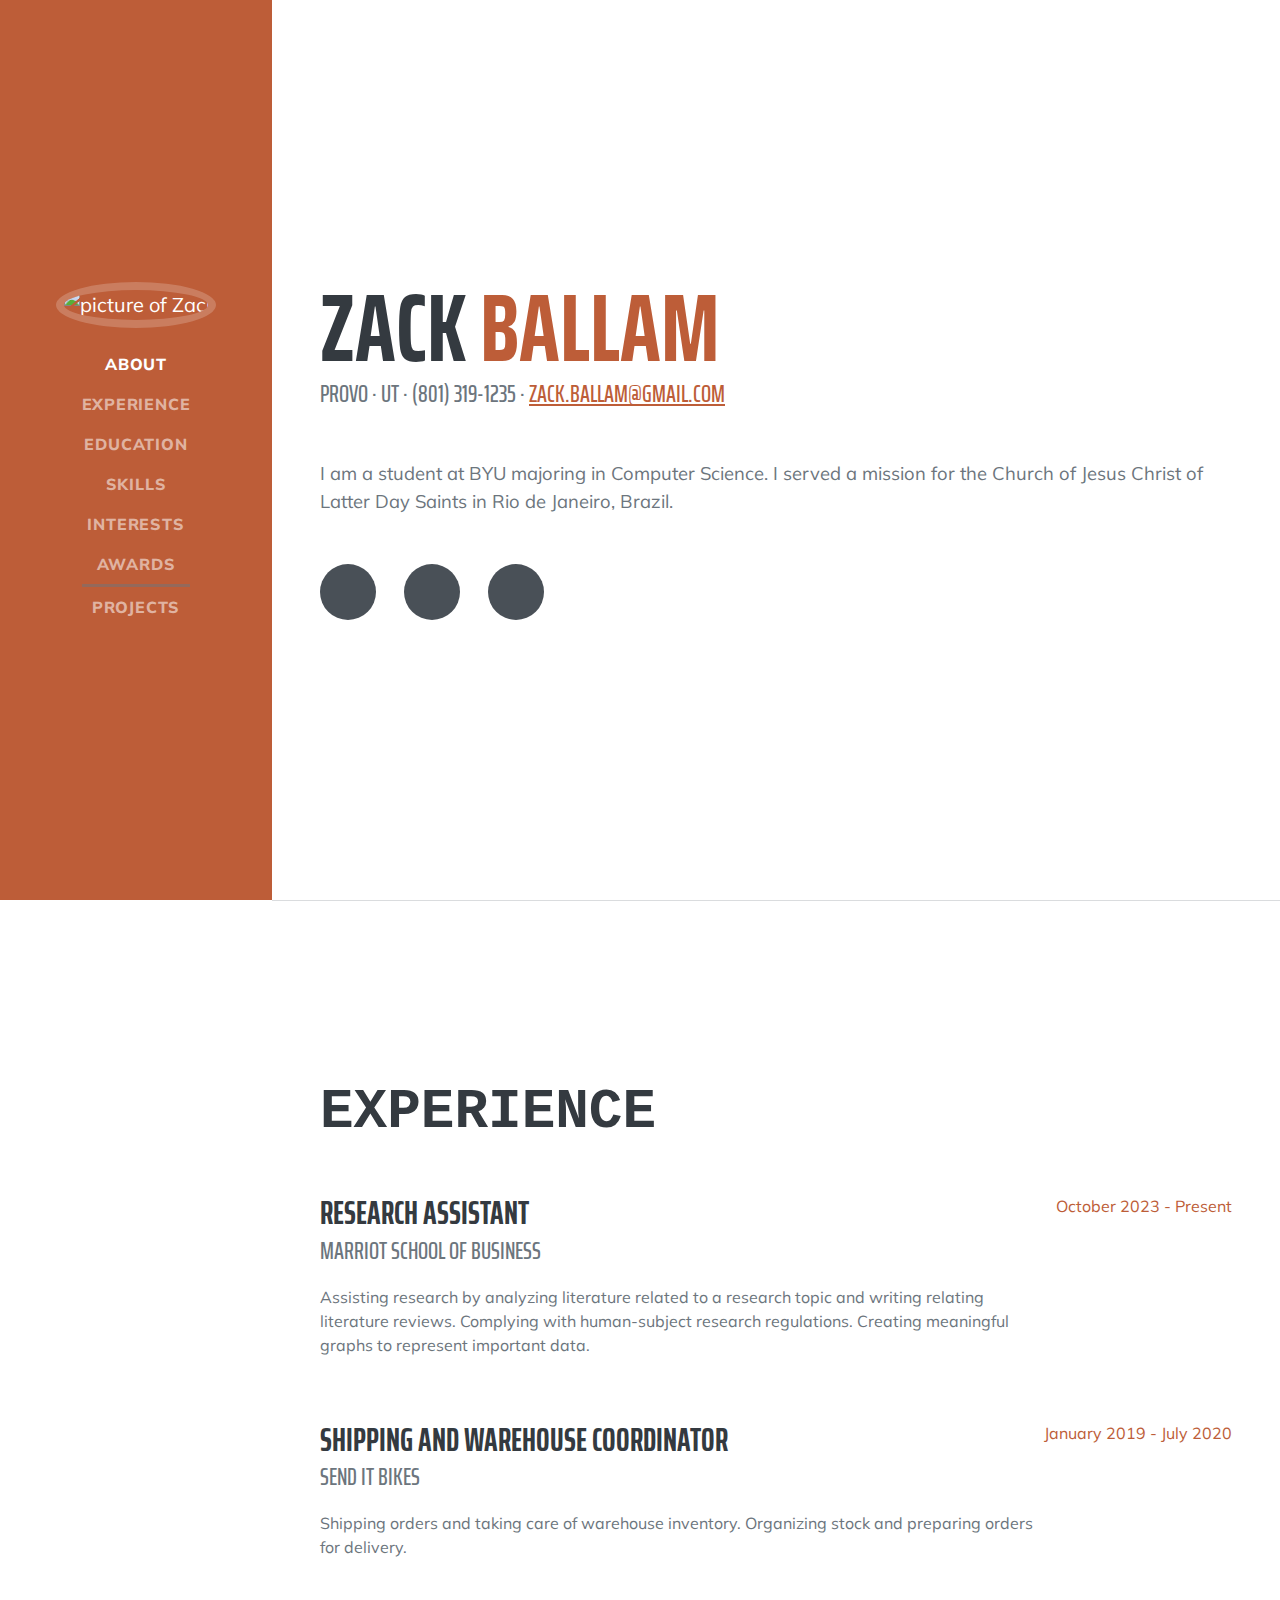
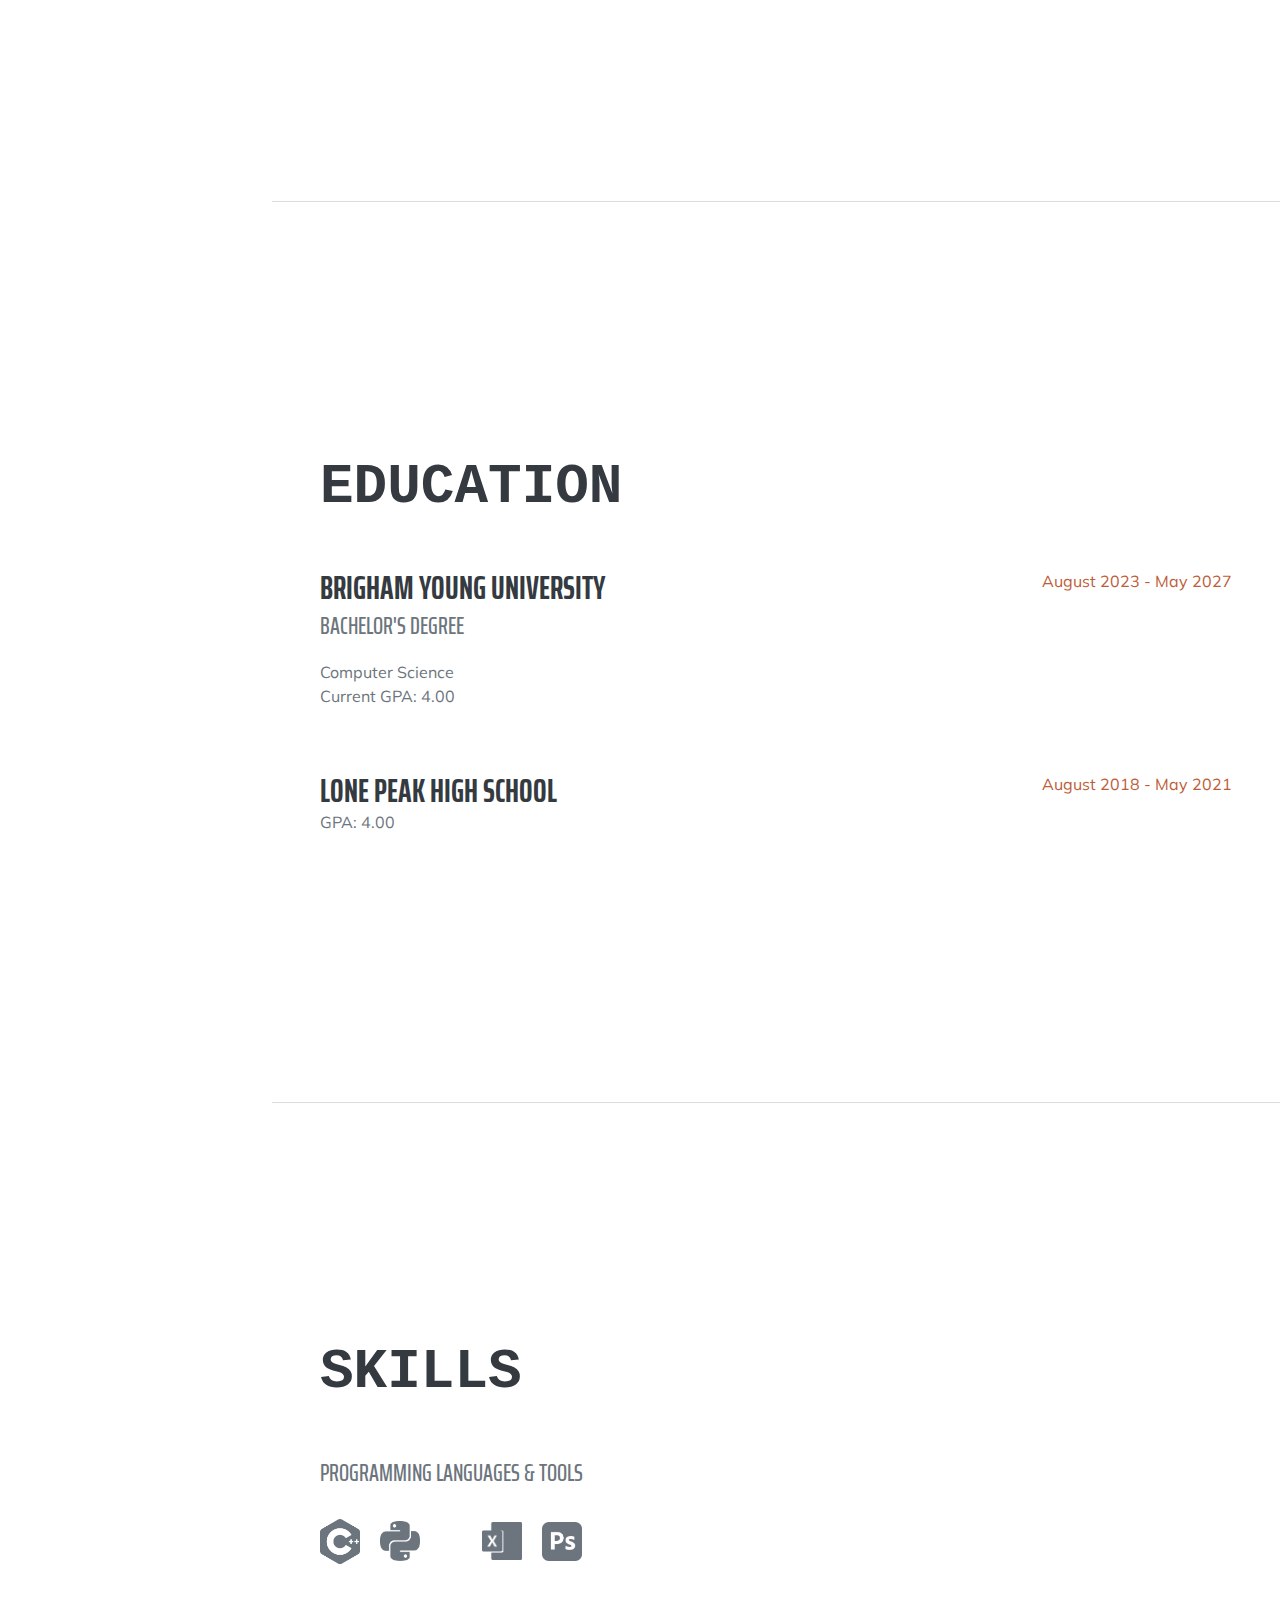
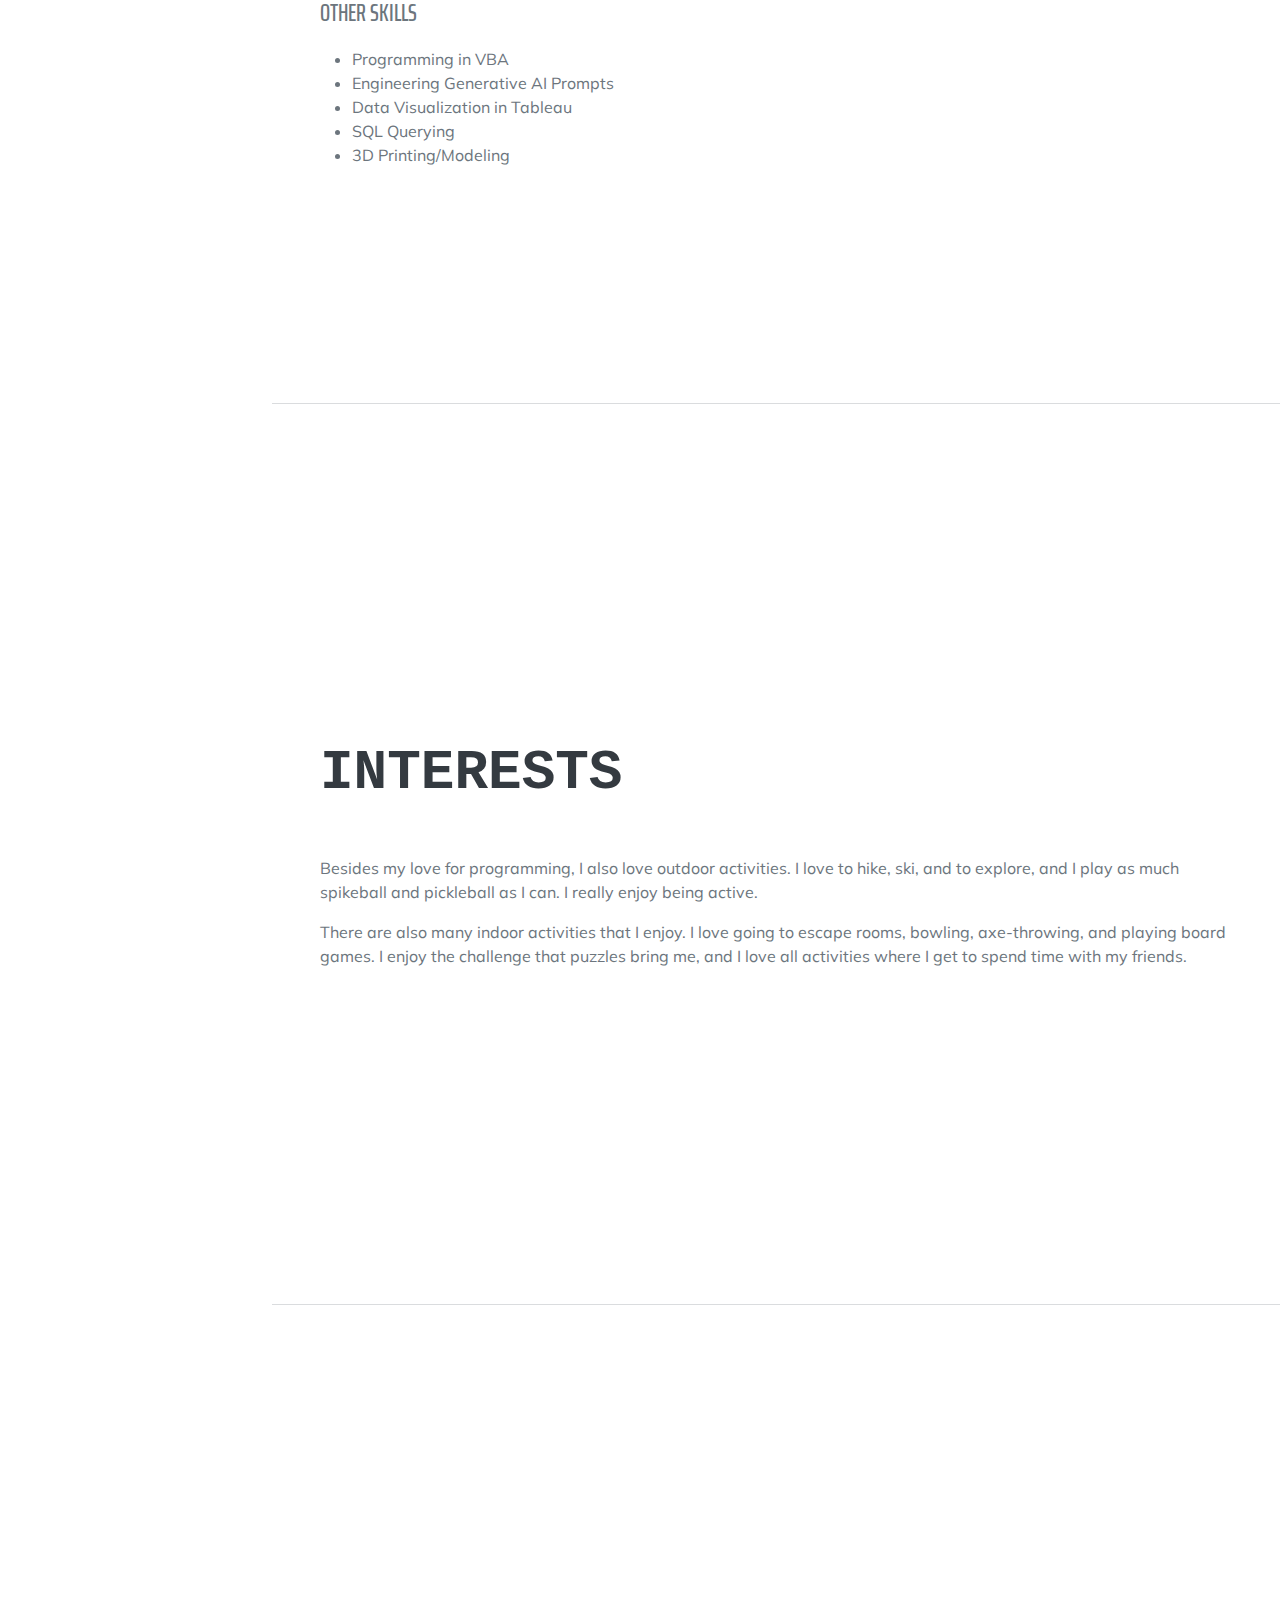
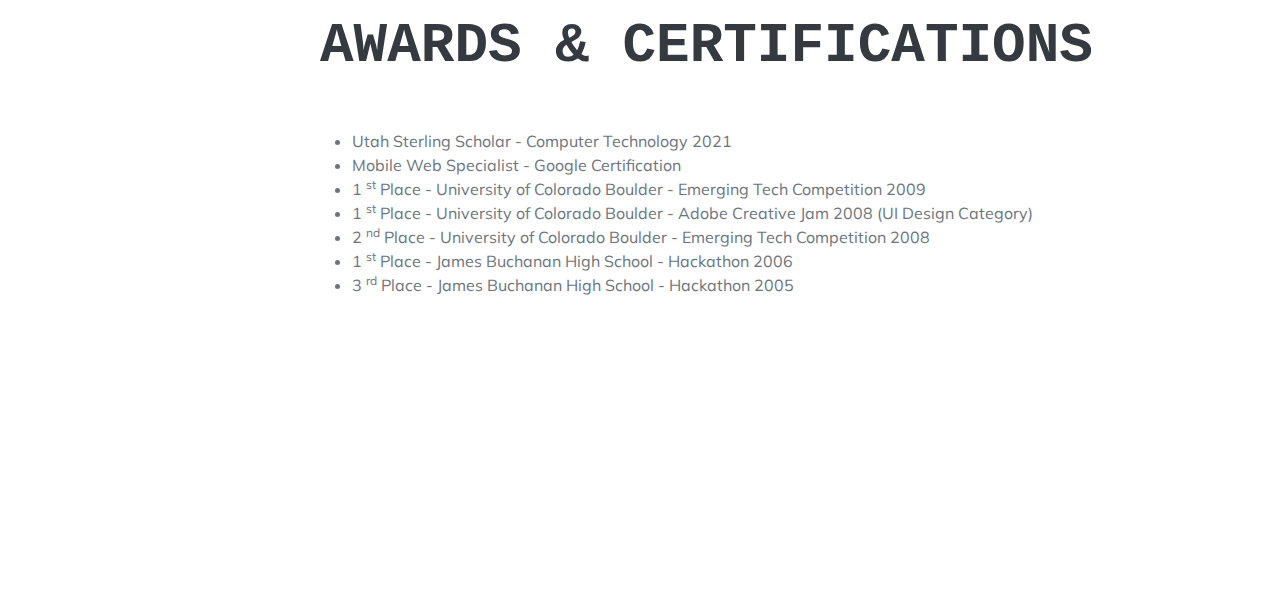
==== index.html @ a711a2e6 "Add files via upload" ====
<!DOCTYPE html>
<html lang="en">
    <head>
        <meta charset="utf-8" />
        <meta name="viewport" content="width=device-width, initial-scale=1, shrink-to-fit=no" />
        <meta name="description" content="" />
        <meta name="author" content="" />
        <title>Zack Ballam</title>
        <link rel="icon" type="image/x-icon" href="assets/img/favicon.ico" />
        <!-- Font Awesome icons (free version)-->
        <script src="https://use.fontawesome.com/releases/v6.3.0/js/all.js" crossorigin="anonymous"></script>
        <!-- Google fonts-->
        <link href="https://fonts.googleapis.com/css?family=Saira+Extra+Condensed:500,700" rel="stylesheet" type="text/css" />
        <link href="https://fonts.googleapis.com/css?family=Muli:400,400i,800,800i" rel="stylesheet" type="text/css" />
        <!-- Core theme CSS (includes Bootstrap)-->
        <link href="css/styles.css" rel="stylesheet" />
        <link rel="stylesheet" href="css/mystyles.css">
    </head>
    <body id="page-top">
        <!-- Navigation-->
        <nav class="navbar navbar-expand-lg navbar-dark bg-primary fixed-top" id="sideNav">
            <a class="navbar-brand js-scroll-trigger" href="#page-top">
                <span class="d-block d-lg-none">Zack Ballam</span>
                <span class="d-none d-lg-block"><img class="img-fluid img-profile rounded-circle mx-auto mb-2" src="assets/img/profile.jpg" alt="picture of Zack Ballam" /></span>
            </a>
            <button class="navbar-toggler" type="button" data-bs-toggle="collapse" data-bs-target="#navbarResponsive" aria-controls="navbarResponsive" aria-expanded="false" aria-label="Toggle navigation"><span class="navbar-toggler-icon"></span></button>
            <div class="collapse navbar-collapse" id="navbarResponsive">
                <ul class="navbar-nav">
                    <li class="nav-item"><a class="nav-link js-scroll-trigger" href="#about">About</a></li>
                    <li class="nav-item"><a class="nav-link js-scroll-trigger" href="#experience">Experience</a></li>
                    <li class="nav-item"><a class="nav-link js-scroll-trigger" href="#education">Education</a></li>
                    <li class="nav-item"><a class="nav-link js-scroll-trigger" href="#skills">Skills</a></li>
                    <li class="nav-item"><a class="nav-link js-scroll-trigger" href="#interests">Interests</a></li>
                    <li class="nav-item"><a class="nav-link js-scroll-trigger" href="#awards">Awards</a></li>
                    <center>
                        <hr class="m-0 hrEDITED" />
                    </center>
                    <li class="nav-item"><a class="nav-link js-scroll-trigger" href="html/projects.html">Projects</a></li>
                </ul>
            </div>
        </nav>
        <!-- Page Content-->
        <div class="container-fluid p-0">
            <!-- About-->
            <section class="resume-section" id="about">
                <div class="resume-section-content">
                    <h1 class="mb-0">
                        Zack
                        <span class="text-primary">Ballam</span>
                    </h1>
                    <div class="subheading mb-5">
                        PROVO · UT · (801) 319-1235 ·
                        <a href="mailto:Zack.Ballam@gmail.com">Zack.Ballam@gmail.com</a>
                    </div>
                    <p class="lead mb-5">I am a student at BYU majoring in Computer Science. I served a mission for the Church of Jesus Christ of Latter Day Saints in Rio de Janeiro, Brazil.</p>
                    <div class="social-icons">
                        <a class="social-icon" href="https://www.linkedin.com/in/zack-ballam-86b94a294/" target="_blank"><i class="fab fa-linkedin-in"></i></a>
                        <a class="social-icon" href="https://www.instagram.com/zackballam/" target="_blank"><i class="fab fa-instagram"></i></a>
                        <a class="social-icon" href="https://www.facebook.com/profile.php?id=100071128612708&sk=wall&notif_id=1702290495622436&notif_t=wall&ref=notif" target="_blank"><i class="fab fa-facebook-f"></i></a>
                    </div>
                </div>
            </section>
            <hr class="m-0" />
            <!-- Experience-->
            <section class="resume-section" id="experience">
                <div class="resume-section-content">
                    <h2 class="mb-5">Experience</h2>
                    <div class="d-flex flex-column flex-md-row justify-content-between mb-5">
                        <div class="flex-grow-1">
                            <h3 class="mb-0">Research Assistant</h3>
                            <div class="subheading mb-3">Marriot School of Business</div>
                            <p>Assisting research by analyzing literature related to a research topic and writing relating literature reviews. Complying with human-subject research regulations. Creating meaningful graphs to represent important data.</p>
                        </div>
                        <div class="flex-shrink-0"><span class="text-primary">October 2023 - Present</span></div>
                    </div>
                    <div class="d-flex flex-column flex-md-row justify-content-between mb-5">
                        <div class="flex-grow-1">
                            <h3 class="mb-0">Shipping and Warehouse Coordinator</h3>
                            <div class="subheading mb-3">Send It Bikes</div>
                            <p>Shipping orders and taking care of warehouse inventory. Organizing stock and preparing orders for delivery.</p>
                        </div>
                        <div class="flex-shrink-0"><span class="text-primary">January 2019 - July 2020</span></div>
                    </div>
                </div>
            </section>
            <hr class="m-0" />
            <!-- Education-->
            <section class="resume-section" id="education">
                <div class="resume-section-content">
                    <h2 class="mb-5">Education</h2>
                    <div class="d-flex flex-column flex-md-row justify-content-between mb-5">
                        <div class="flex-grow-1">
                            <h3 class="mb-0">Brigham Young University</h3>
                            <div class="subheading mb-3">Bachelor's Degree</div>
                            <div>Computer Science</div>
                            <p>Current GPA: 4.00</p>
                        </div>
                        <div class="flex-shrink-0"><span class="text-primary">August 2023 - May 2027</span></div>
                    </div>
                    <div class="d-flex flex-column flex-md-row justify-content-between">
                        <div class="flex-grow-1">
                            <h3 class="mb-0">Lone Peak High School</h3>
                            <p>GPA: 4.00</p>
                        </div>
                        <div class="flex-shrink-0"><span class="text-primary">August 2018 - May 2021</span></div>
                    </div>
                </div>
            </section>
            <hr class="m-0" />
            <!-- Skills-->
            <section class="resume-section" id="skills">
                <div class="resume-section-content">
                    <h2 class="mb-5">Skills</h2>
                    <div class="subheading mb-3">Programming Languages & Tools</div>
                    <ul class="list-inline dev-icons">
                        <img class="list-img" src="assets/img/cpplogo.png" alt="c plus plus logo">
                        <img class="list-img" src="assets/img/pythonlogo.png" alt="python logo">
                        <li class="list-inline-item"><i class="fab fa-html5"></i></li>
                        <li class="list-inline-item"><i class="fab fa-css3-alt"></i></li>
                        <img class="list-img" src="assets/img/MicrosoftExcelLogo.png" alt="excel logo">
                        <img class="list-img" src="assets/img/AdobePhotoshopIcon.png" alt="photoshop logo">
                    </ul>
                    <div class="subheading mb-3">Other Skills</div>
                    <ul class="fa-ul mb-0">
                        <li>
                            <span class="fa-li"><i class="fas fa-check"></i></span>
                            Programming in VBA
                        </li>
                        <li>
                            <span class="fa-li"><i class="fas fa-check"></i></span>
                            Engineering Generative AI Prompts

                        </li>
                        <li>
                            <span class="fa-li"><i class="fas fa-check"></i></span>
                            Data Visualization in Tableau
                        </li>
                        <li>
                            <span class="fa-li"><i class="fas fa-check"></i></span>
                            SQL Querying
                        </li>
                        <li>
                            <span class="fa-li"><i class="fas fa-check"></i></span>
                            3D Printing/Modeling
                        </li>
                    </ul>
                </div>
            </section>
            <hr class="m-0" />
            <!-- Interests-->
            <section class="resume-section" id="interests">
                <div class="resume-section-content">
                    <h2 class="mb-5">Interests</h2>
                    <p>Besides my love for programming, I also love outdoor activities. I love to hike, ski, and to explore, and I play as much spikeball and pickleball as I can. I really enjoy being active.</p>
                    <p class="mb-0">There are also many indoor activities that I enjoy. I love going to escape rooms, bowling, axe-throwing, and playing board games. I enjoy the challenge that puzzles bring me, and I love all activities where I get to spend time with my friends.</p>
                </div>
            </section>
            <hr class="m-0" />
            <!-- Awards-->
            <section class="resume-section" id="awards">
                <div class="resume-section-content">
                    <h2 class="mb-5">Awards & Certifications</h2>
                    <ul class="fa-ul mb-0">
                        <li>
                            <span class="fa-li"><i class="fas fa-trophy text-warning"></i></span>
                            Utah Sterling Scholar - Computer Technology 2021
                        </li>
                        <li>
                            <span class="fa-li"><i class="fas fa-trophy text-warning"></i></span>
                            Mobile Web Specialist - Google Certification
                        </li>
                        <li>
                            <span class="fa-li"><i class="fas fa-trophy text-warning"></i></span>
                            1
                            <sup>st</sup>
                            Place - University of Colorado Boulder - Emerging Tech Competition 2009
                        </li>
                        <li>
                            <span class="fa-li"><i class="fas fa-trophy text-warning"></i></span>
                            1
                            <sup>st</sup>
                            Place - University of Colorado Boulder - Adobe Creative Jam 2008 (UI Design Category)
                        </li>
                        <li>
                            <span class="fa-li"><i class="fas fa-trophy text-warning"></i></span>
                            2
                            <sup>nd</sup>
                            Place - University of Colorado Boulder - Emerging Tech Competition 2008
                        </li>
                        <li>
                            <span class="fa-li"><i class="fas fa-trophy text-warning"></i></span>
                            1
                            <sup>st</sup>
                            Place - James Buchanan High School - Hackathon 2006
                        </li>
                        <li>
                            <span class="fa-li"><i class="fas fa-trophy text-warning"></i></span>
                            3
                            <sup>rd</sup>
                            Place - James Buchanan High School - Hackathon 2005
                        </li>
                    </ul>
                </div>
            </section>
        </div>
        <!-- Bootstrap core JS-->
        <script src="https://cdn.jsdelivr.net/npm/bootstrap@5.2.3/dist/js/bootstrap.bundle.min.js"></script>
        <!-- Core theme JS-->
        <script src="js/scripts.js"></script>
    </body>
</html>
---- css/mystyles.css ----
h2{
    font-family: 'Courier New', Courier, monospace;
}
.darkcolor{
    background-color: navy !important;
}
.list-img{
    margin-bottom: 15px;
    margin-right: 7px;
    width: 40px;
}

.hrEDITED {
    margin: 1rem 0;
    color: inherit;
    border: 0;
    border-top: 3px solid;
    opacity: 0.50;
    width: 40%;
  }
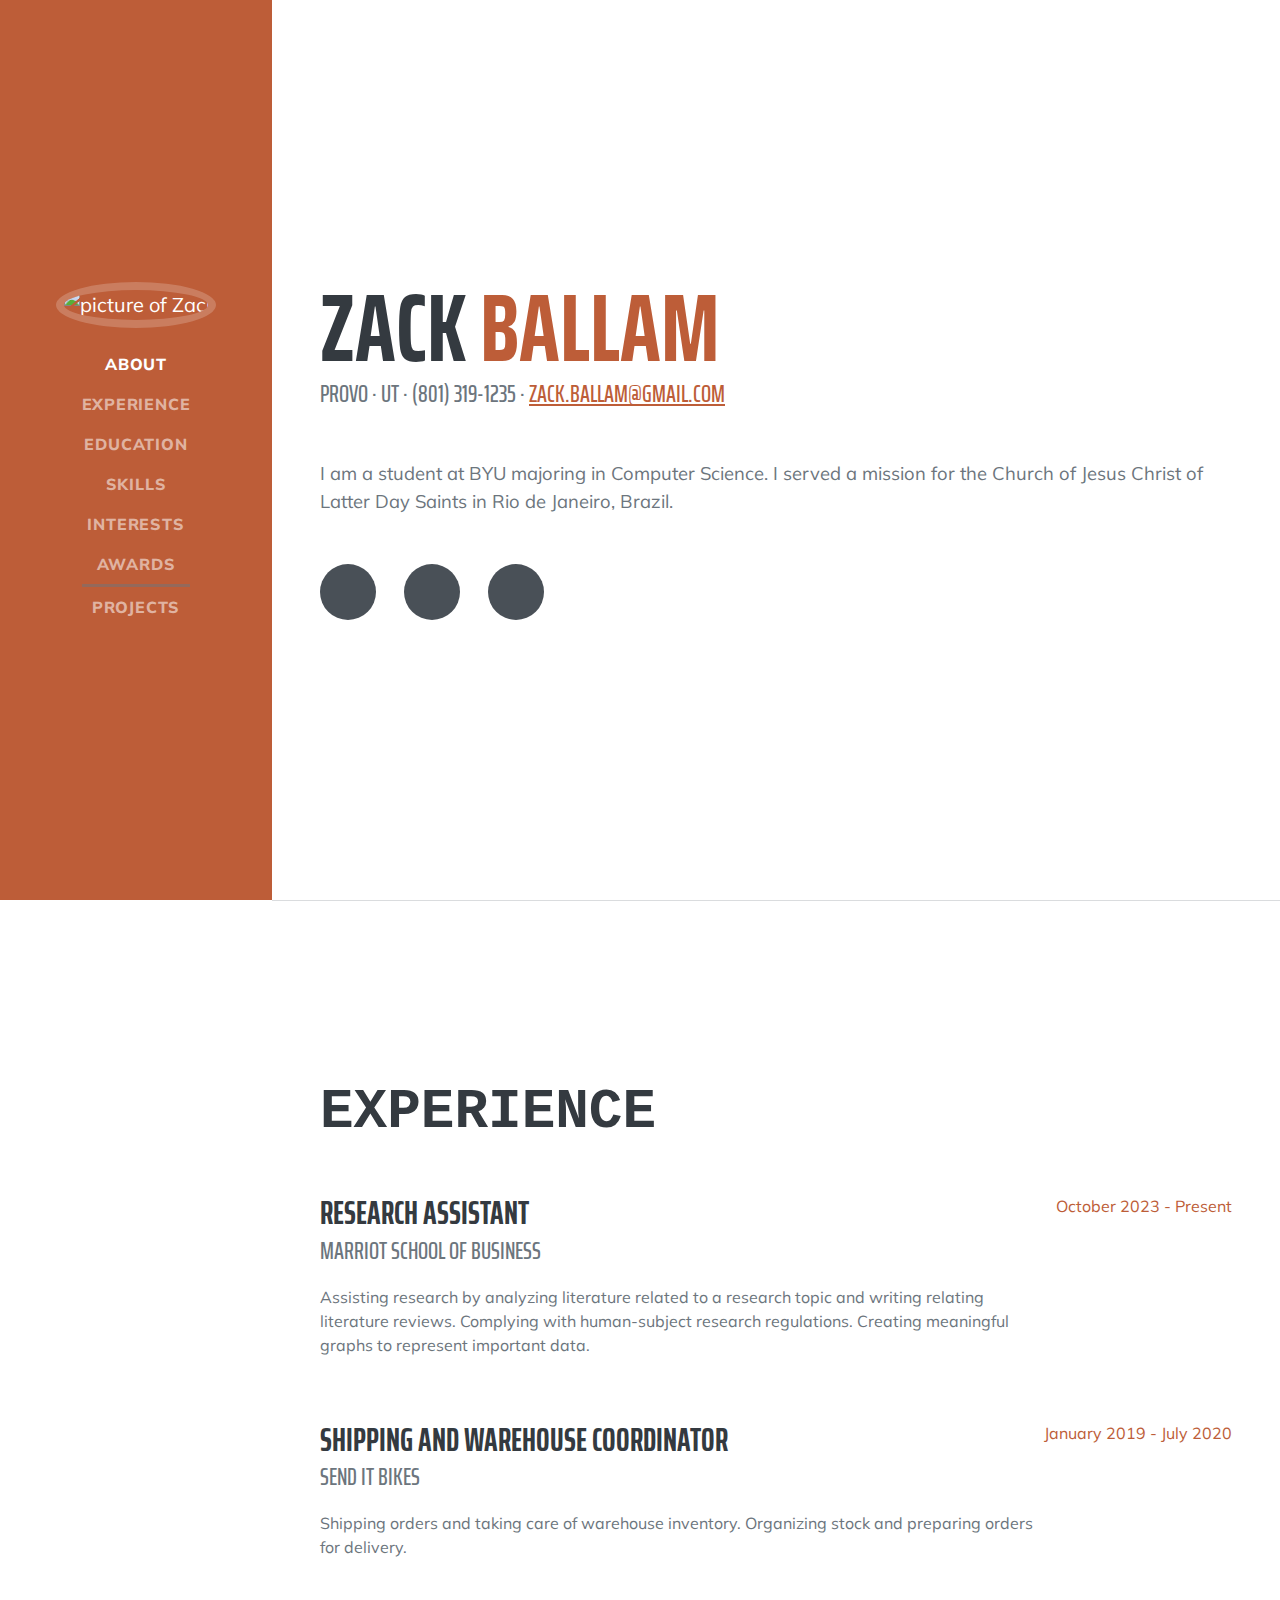
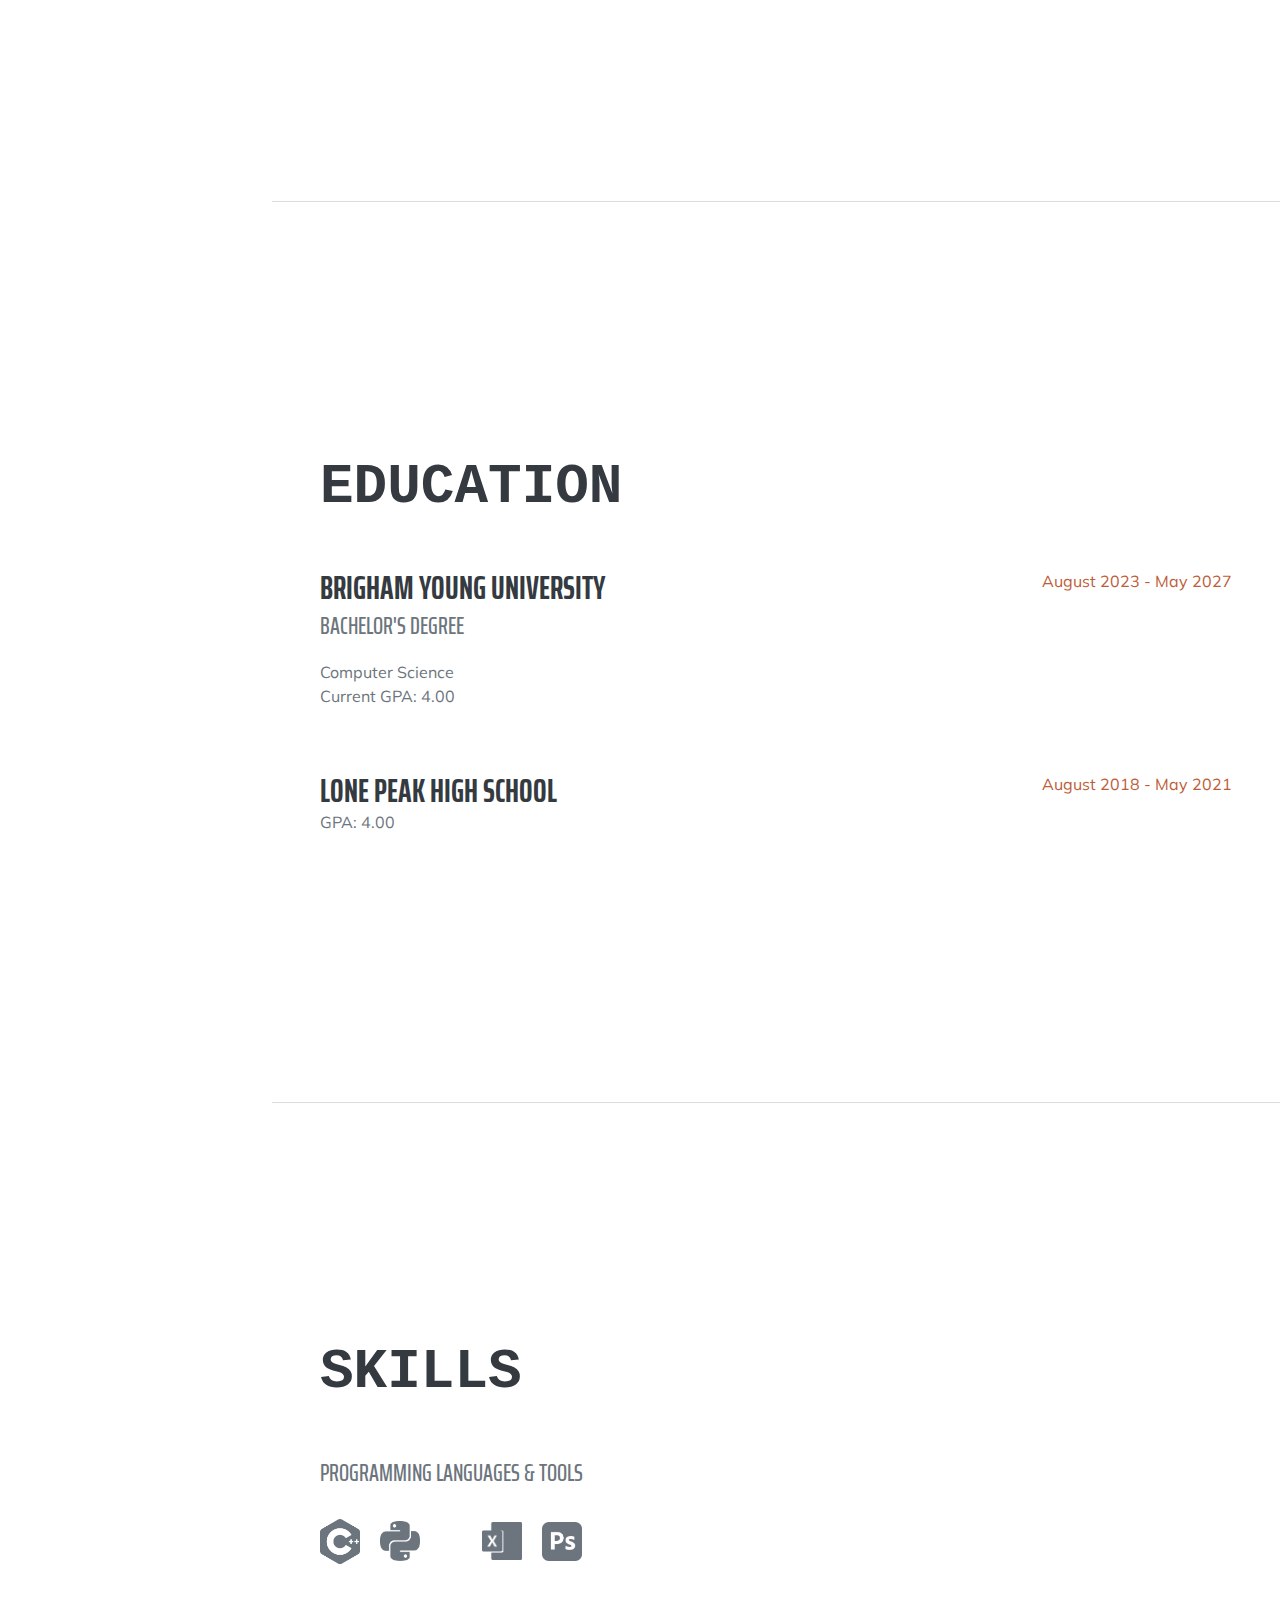
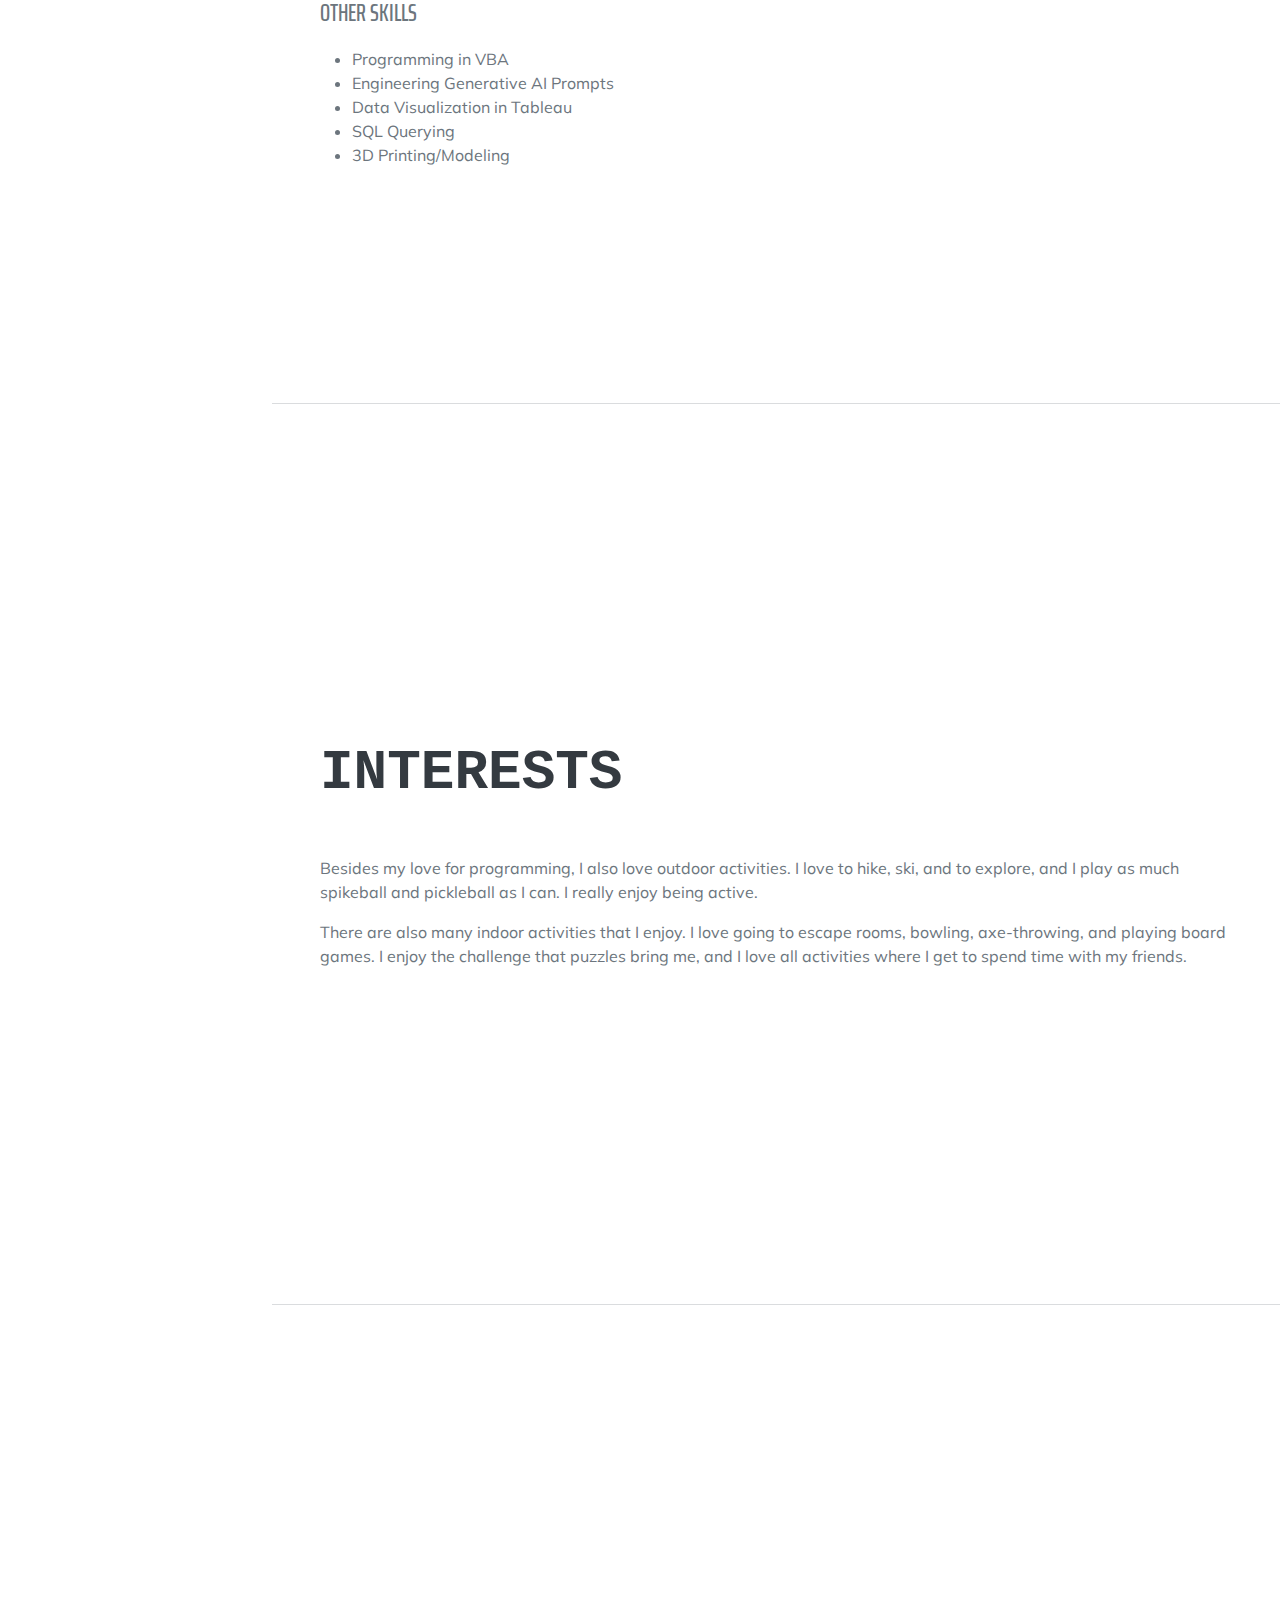
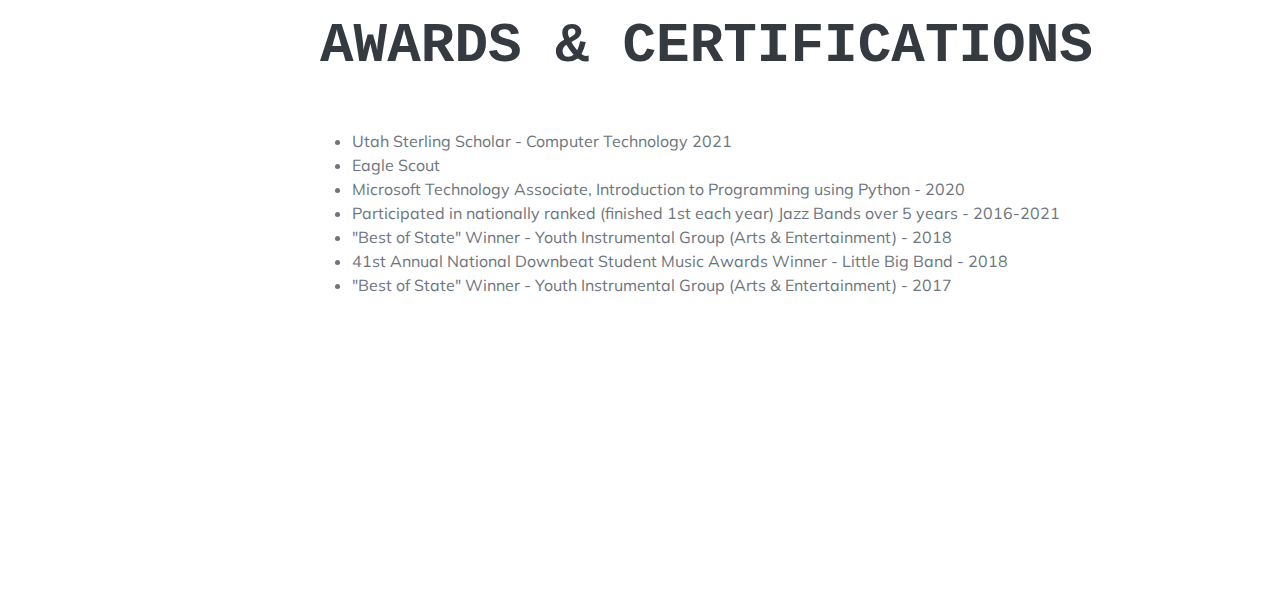
==== commit 33975d58: "Add files via upload" ====
--- a/index.html
+++ b/index.html
@@ -167,37 +167,31 @@
                         </li>
                         <li>
                             <span class="fa-li"><i class="fas fa-trophy text-warning"></i></span>
-                            Mobile Web Specialist - Google Certification
-                        </li>
-                        <li>
-                            <span class="fa-li"><i class="fas fa-trophy text-warning"></i></span>
+                            Eagle Scout
+                        </li>
+                        <li>
+                            <span class="fa-li"><i class="fas fa-trophy text-warning"></i></span>
+                            Microsoft Technology Associate, Introduction to Programming using Python - 2020
+                        </li>
+                        <li>
+                            <span class="fa-li"><i class="fas fa-trophy text-warning"></i></span>
+                            Participated in nationally ranked (finished 1st each year) Jazz Bands over 5 years - 2016-2021
+                        </li>
+                        <li>
+                            <span class="fa-li"><i class="fas fa-trophy text-warning"></i></span>
+                            <!--
                             1
                             <sup>st</sup>
-                            Place - University of Colorado Boulder - Emerging Tech Competition 2009
-                        </li>
-                        <li>
-                            <span class="fa-li"><i class="fas fa-trophy text-warning"></i></span>
-                            1
-                            <sup>st</sup>
-                            Place - University of Colorado Boulder - Adobe Creative Jam 2008 (UI Design Category)
-                        </li>
-                        <li>
-                            <span class="fa-li"><i class="fas fa-trophy text-warning"></i></span>
-                            2
-                            <sup>nd</sup>
-                            Place - University of Colorado Boulder - Emerging Tech Competition 2008
-                        </li>
-                        <li>
-                            <span class="fa-li"><i class="fas fa-trophy text-warning"></i></span>
-                            1
-                            <sup>st</sup>
-                            Place - James Buchanan High School - Hackathon 2006
-                        </li>
-                        <li>
-                            <span class="fa-li"><i class="fas fa-trophy text-warning"></i></span>
-                            3
-                            <sup>rd</sup>
-                            Place - James Buchanan High School - Hackathon 2005
+                            -->
+                            "Best of State" Winner - Youth Instrumental Group (Arts & Entertainment) - 2018
+                        </li>
+                        <li>
+                            <span class="fa-li"><i class="fas fa-trophy text-warning"></i></span>
+                            41st Annual National Downbeat Student Music Awards Winner - Little Big Band - 2018
+                        </li>
+                        <li>
+                            <span class="fa-li"><i class="fas fa-trophy text-warning"></i></span>
+                            "Best of State" Winner - Youth Instrumental Group (Arts & Entertainment) - 2017
                         </li>
                     </ul>
                 </div>
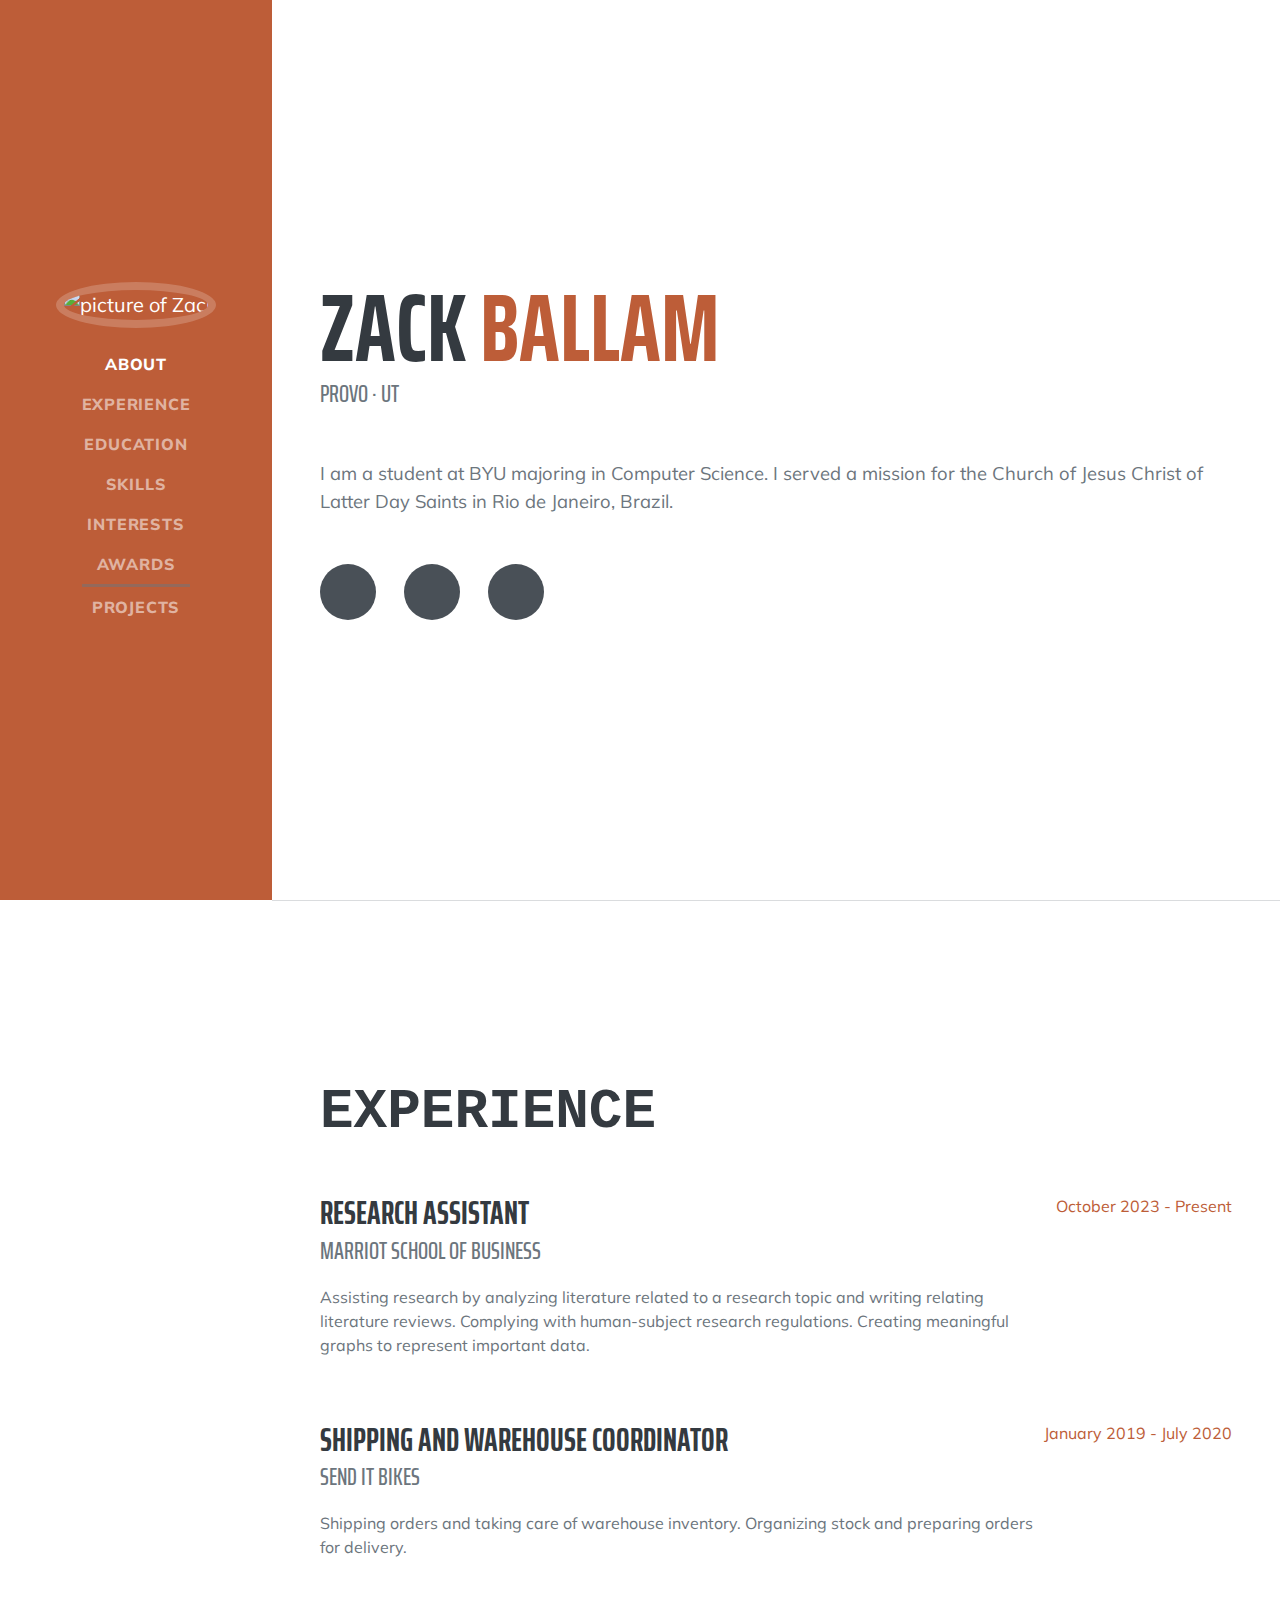
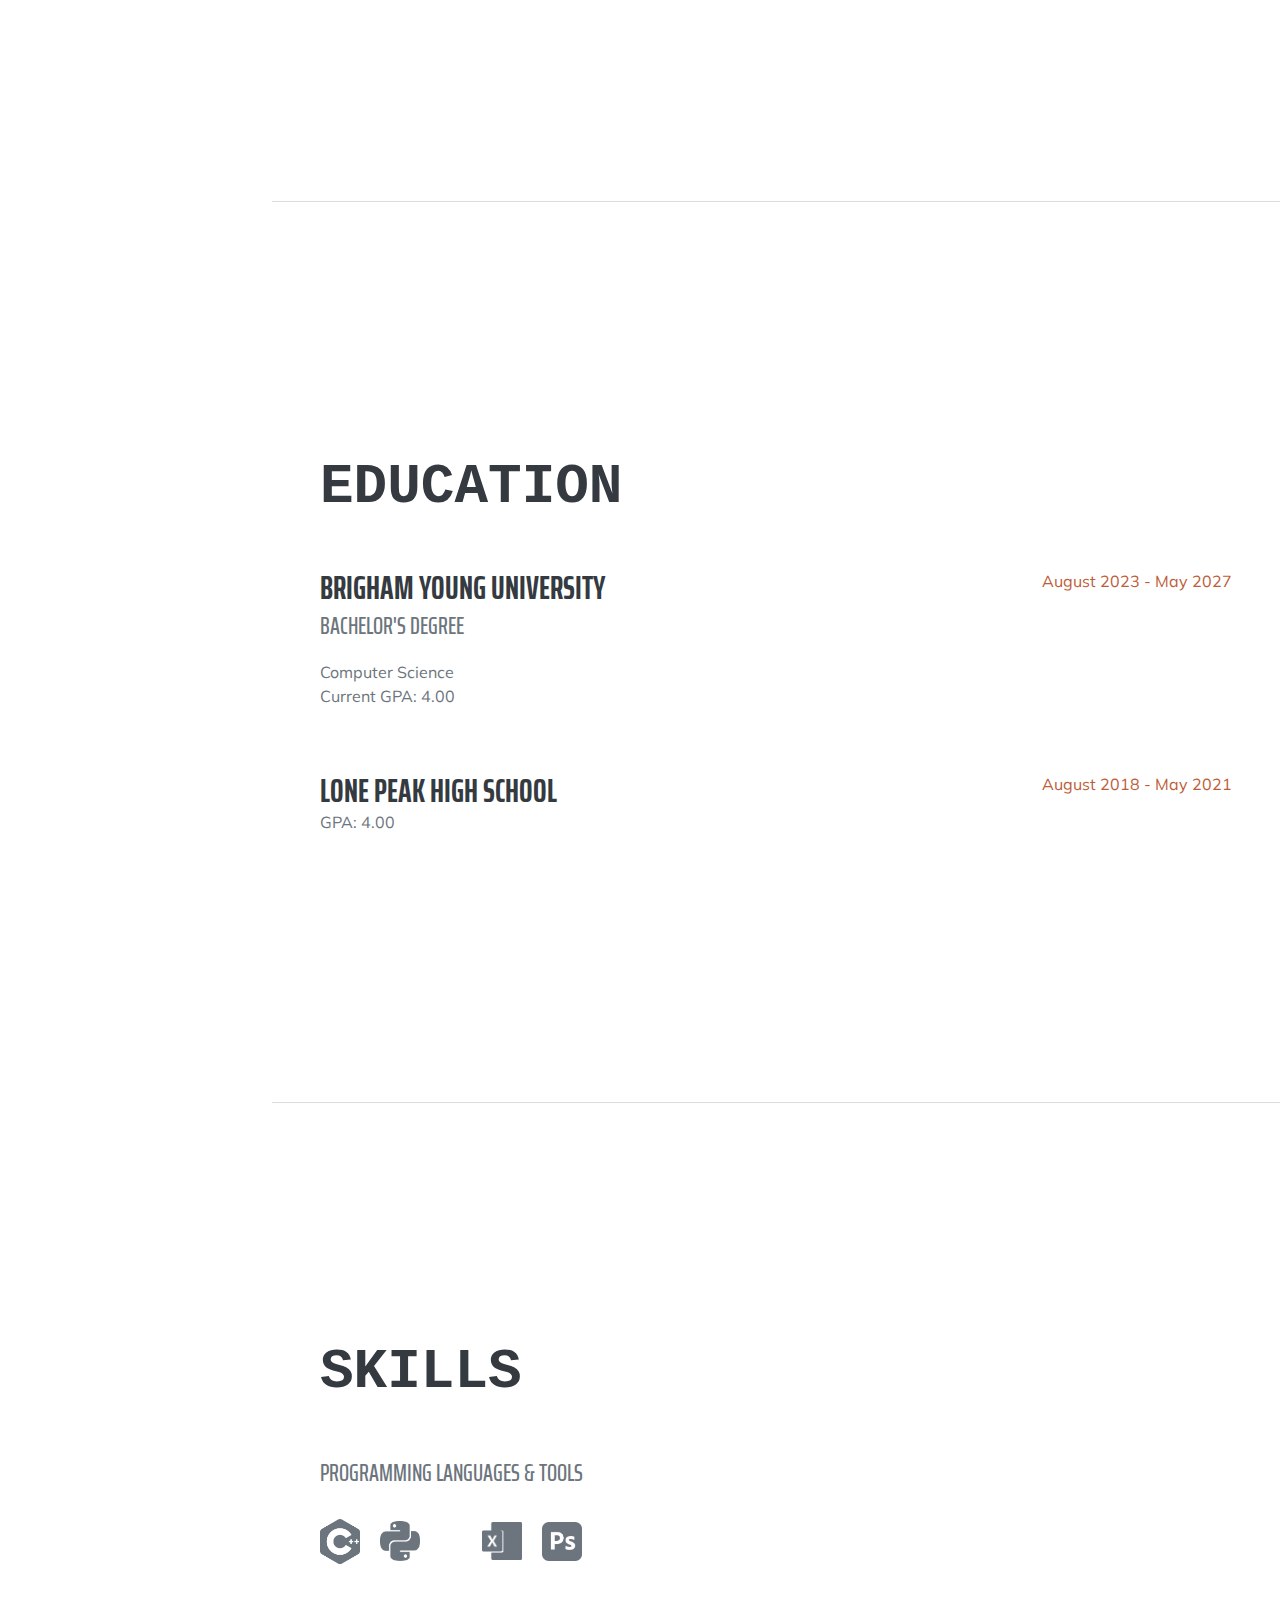
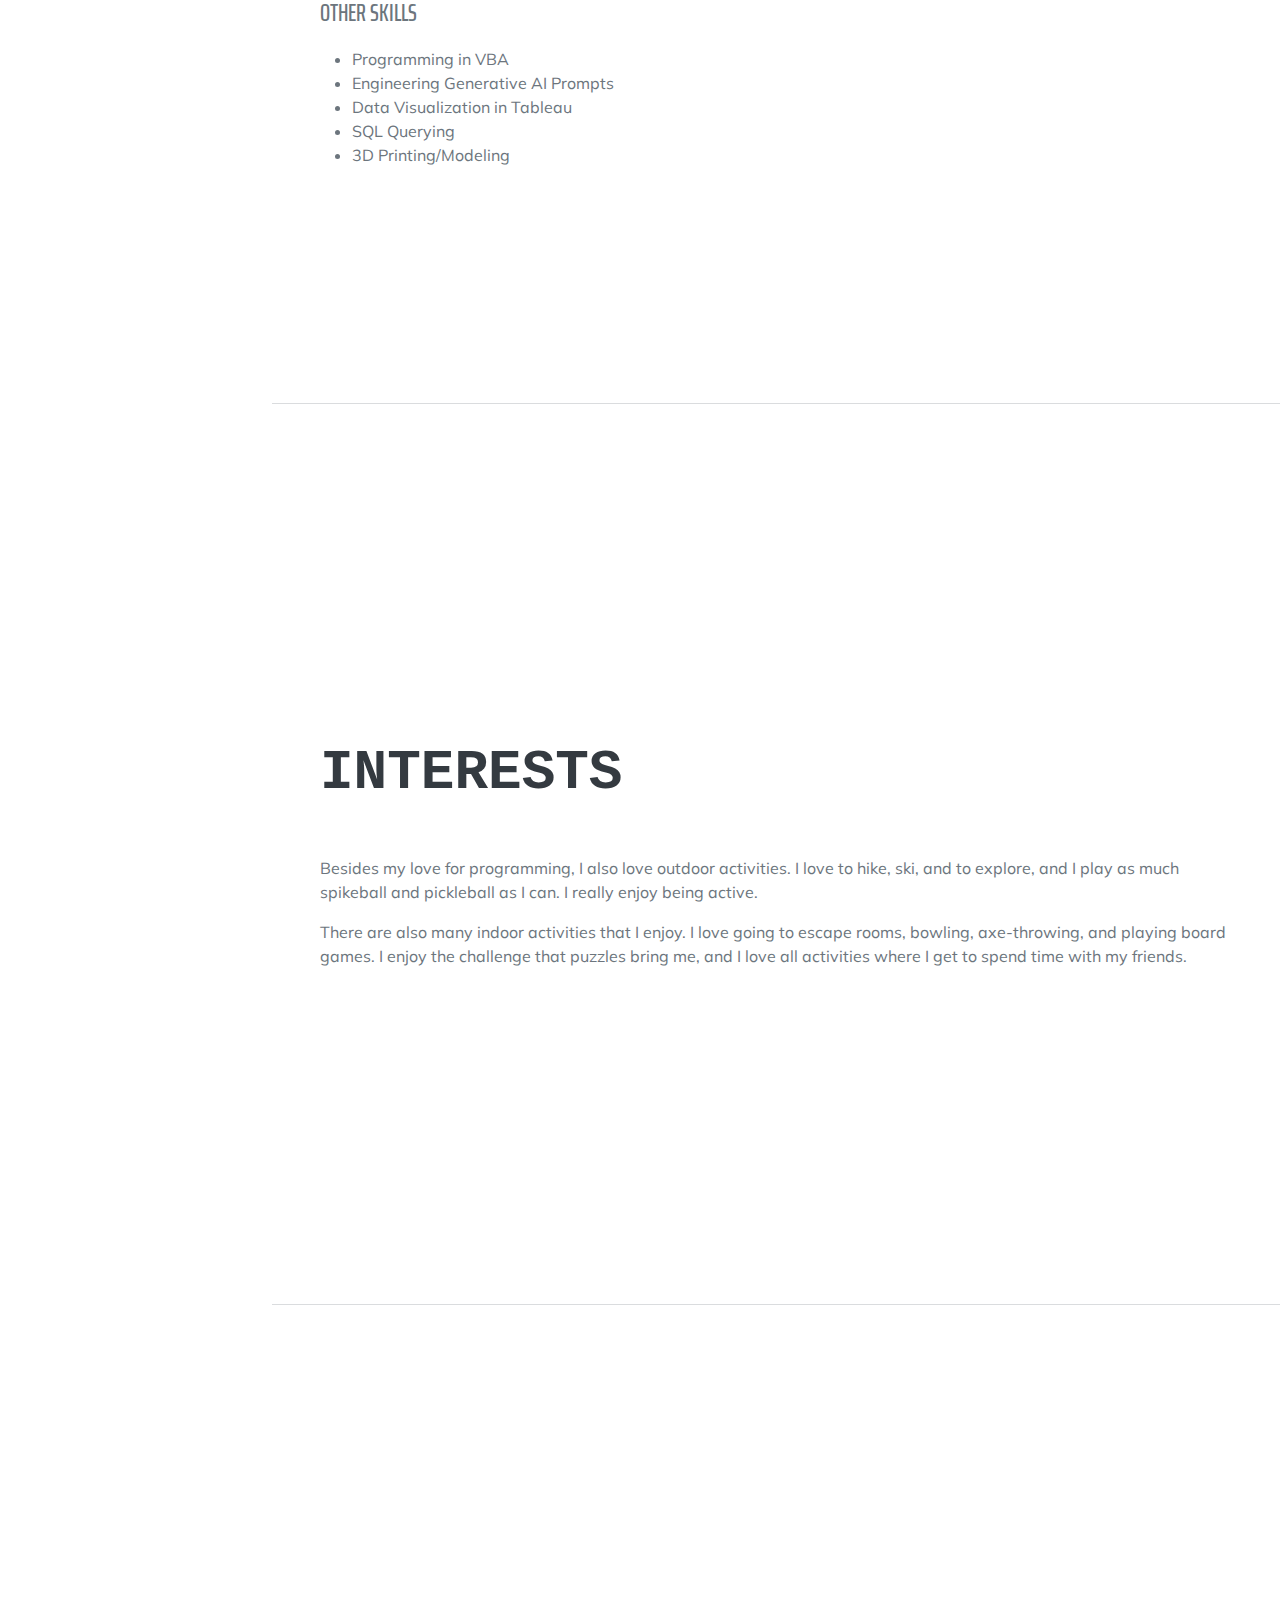
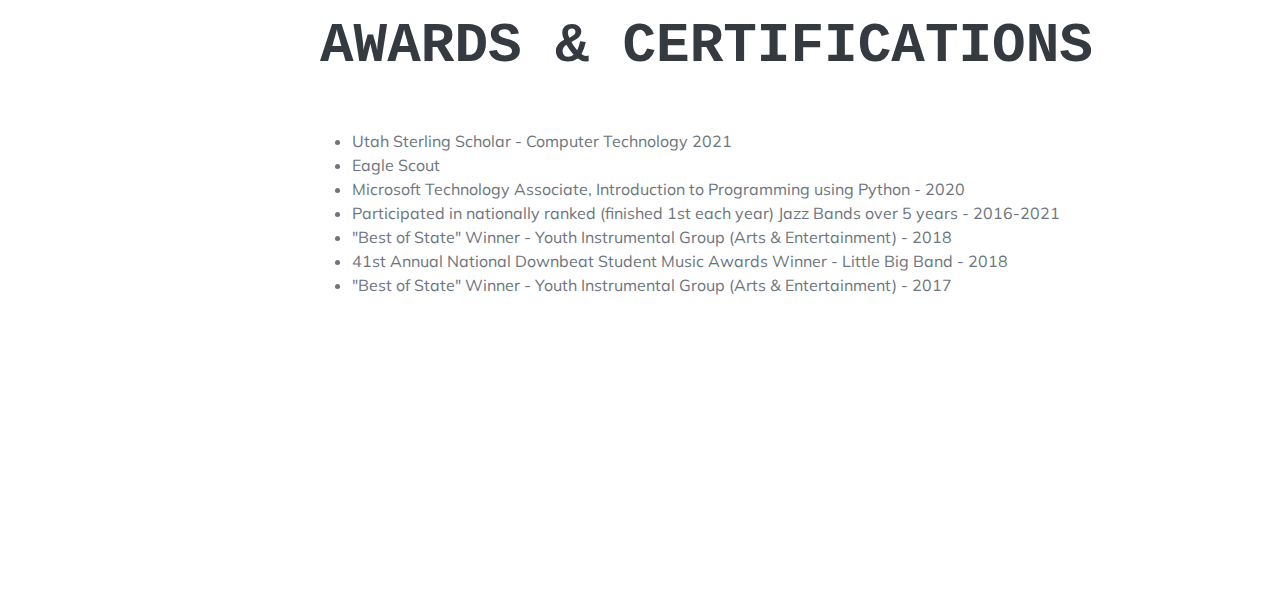
==== commit a56f2e14: "Add files via upload" ====
--- a/index.html
+++ b/index.html
@@ -49,8 +49,9 @@
                         <span class="text-primary">Ballam</span>
                     </h1>
                     <div class="subheading mb-5">
-                        PROVO · UT · (801) 319-1235 ·
+                        PROVO · UT <!-- · (801) 319-1235 ·
                         <a href="mailto:Zack.Ballam@gmail.com">Zack.Ballam@gmail.com</a>
+                        -->
                     </div>
                     <p class="lead mb-5">I am a student at BYU majoring in Computer Science. I served a mission for the Church of Jesus Christ of Latter Day Saints in Rio de Janeiro, Brazil.</p>
                     <div class="social-icons">
